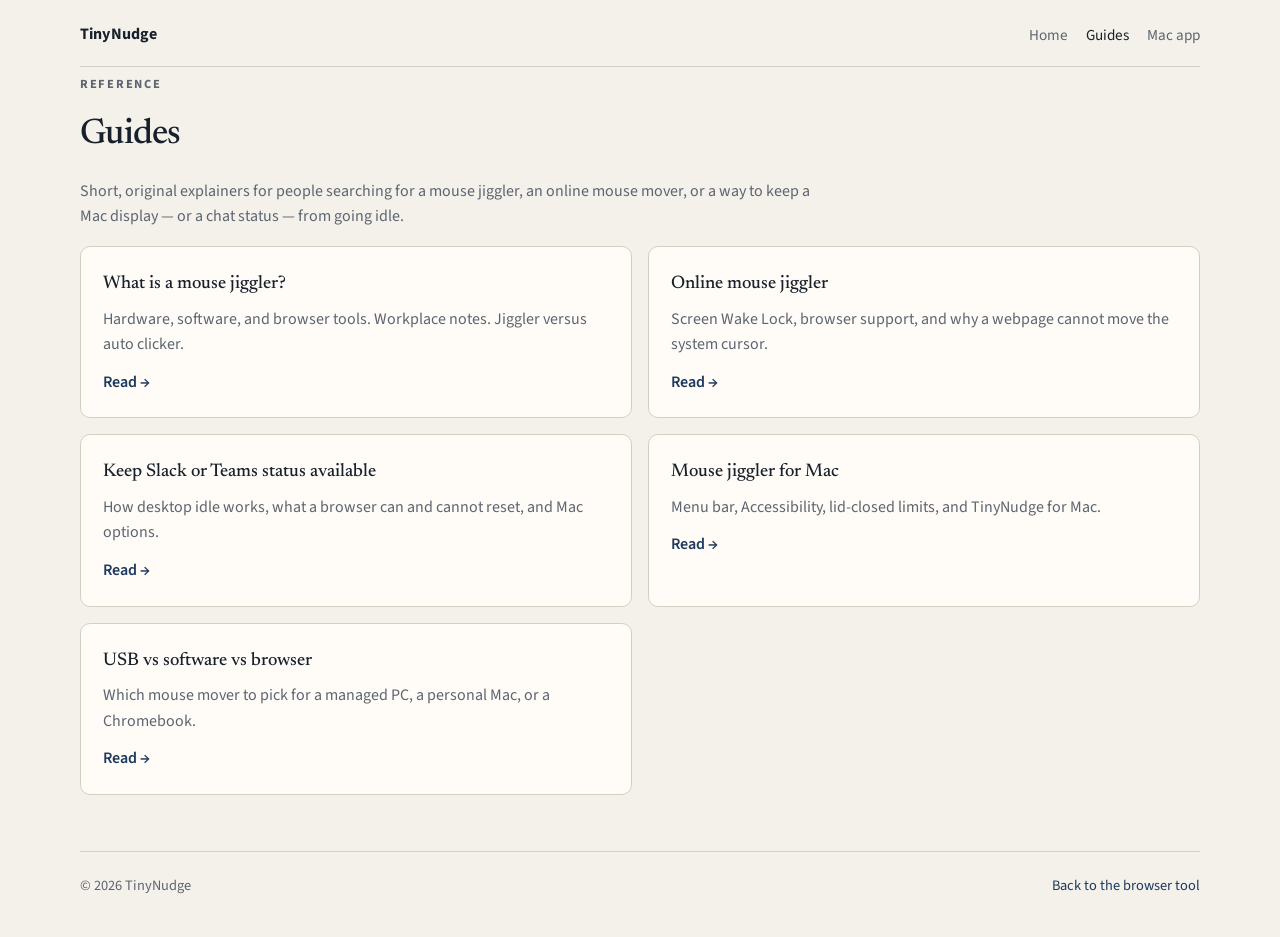
==== guides/index.html @ 5c67ab5f "Publish professional site redesign and SEO guides. Replace the dark circular-start layout with a lig" ====
<!DOCTYPE html>
<html lang="en">
  <head>
    <meta charset="utf-8" />
    <meta name="viewport" content="width=device-width, initial-scale=1" />
    <title>Mouse jiggler guides | TinyNudge</title>
    <meta
      name="description"
      content="Guides on online mouse jigglers, keeping Slack and Teams from going idle, Mac menu-bar jigglers, and USB versus software mouse movers."
    />
    <link rel="canonical" href="https://mousejiggle.app/guides/" />
    <link rel="icon" href="../assets/favicon.svg" type="image/svg+xml" />
    <link rel="preconnect" href="https://fonts.googleapis.com" />
    <link rel="preconnect" href="https://fonts.gstatic.com" crossorigin />
    <link
      href="https://fonts.googleapis.com/css2?family=Newsreader:opsz,wght@6..72,500&family=Source+Sans+3:wght@400;600;700&display=swap"
      rel="stylesheet"
    />
    <link rel="stylesheet" href="../assets/styles.css" />
  </head>
  <body>
    <div class="wrap">
      <header class="nav">
        <a class="brand" href="../">TinyNudge</a>
        <nav class="nav-links">
          <a href="../">Home</a>
          <a href="./" aria-current="page">Guides</a>
          <a href="../#mac">Mac app</a>
        </nav>
      </header>
      <section class="section">
        <p class="eyebrow">Reference</p>
        <h2>Guides</h2>
        <p>
          Short, original explainers for people searching for a mouse jiggler, an online mouse
          mover, or a way to keep a Mac display — or a chat status — from going idle.
        </p>
        <div class="guides">
          <article class="card">
            <h3>What is a mouse jiggler?</h3>
            <p>Hardware, software, and browser tools. Workplace notes. Jiggler versus auto clicker.</p>
            <a class="more" href="./what-is-a-mouse-jiggler.html">Read →</a>
          </article>
          <article class="card">
            <h3>Online mouse jiggler</h3>
            <p>Screen Wake Lock, browser support, and why a webpage cannot move the system cursor.</p>
            <a class="more" href="./online-mouse-jiggler.html">Read →</a>
          </article>
          <article class="card">
            <h3>Keep Slack or Teams status available</h3>
            <p>How desktop idle works, what a browser can and cannot reset, and Mac options.</p>
            <a class="more" href="./keep-slack-teams-status-green.html">Read →</a>
          </article>
          <article class="card">
            <h3>Mouse jiggler for Mac</h3>
            <p>Menu bar, Accessibility, lid-closed limits, and TinyNudge for Mac.</p>
            <a class="more" href="./mouse-jiggler-for-mac.html">Read →</a>
          </article>
          <article class="card">
            <h3>USB vs software vs browser</h3>
            <p>Which mouse mover to pick for a managed PC, a personal Mac, or a Chromebook.</p>
            <a class="more" href="./usb-vs-software-mouse-jiggler.html">Read →</a>
          </article>
        </div>
      </section>
      <footer class="footer">
        <span>© 2026 TinyNudge</span>
        <a href="../">Back to the browser tool</a>
      </footer>
    </div>
  </body>
</html>
---- assets/styles.css ----
:root {
  --paper: #f4f1ea;
  --paper-2: #ebe6db;
  --ink: #18202b;
  --muted: #5c6570;
  --line: #d5cfc3;
  --navy: #1e3a5f;
  --navy-2: #16304e;
  --accent: #9a4a28;
  --white: #fffcf7;
  --ok: #2f6b4f;
  --radius: 10px;
  --font-serif: "Newsreader", "Iowan Old Style", Georgia, serif;
  --font-sans: "Source Sans 3", "Segoe UI", system-ui, sans-serif;
  --shadow: 0 18px 40px rgba(24, 32, 43, 0.08);
}

*,
*::before,
*::after {
  box-sizing: border-box;
}

html {
  scroll-behavior: smooth;
}

body {
  margin: 0;
  min-height: 100vh;
  color: var(--ink);
  font-family: var(--font-sans);
  background: var(--paper);
  line-height: 1.6;
}

a {
  color: var(--navy);
}

a:hover {
  color: var(--accent);
}

.wrap {
  width: min(1120px, calc(100% - 40px));
  margin: 0 auto;
}

.nav {
  display: flex;
  align-items: center;
  justify-content: space-between;
  gap: 20px;
  padding: 22px 0 18px;
  border-bottom: 1px solid var(--line);
}

.brand {
  display: flex;
  align-items: center;
  gap: 10px;
  color: inherit;
  text-decoration: none;
  font-weight: 700;
  letter-spacing: 0.01em;
}

.brand svg {
  display: block;
}

.nav-links {
  display: flex;
  flex-wrap: wrap;
  gap: 8px 18px;
  font-size: 0.95rem;
}

.nav-links a {
  color: var(--muted);
  text-decoration: none;
}

.nav-links a:hover,
.nav-links a[aria-current="page"] {
  color: var(--ink);
}

.btn {
  display: inline-flex;
  align-items: center;
  justify-content: center;
  gap: 8px;
  border: 1px solid var(--navy);
  background: var(--navy);
  color: var(--white);
  text-decoration: none;
  font: inherit;
  font-weight: 600;
  padding: 10px 16px;
  border-radius: 6px;
  cursor: pointer;
}

.btn:hover {
  background: var(--navy-2);
  color: var(--white);
}

.btn-ghost {
  background: transparent;
  color: var(--navy);
}

.btn-ghost:hover {
  background: var(--paper-2);
  color: var(--navy);
}

.hero {
  display: grid;
  grid-template-columns: 1.15fr 0.85fr;
  gap: 48px;
  align-items: start;
  padding: 48px 0 56px;
}

.eyebrow {
  margin: 0 0 12px;
  color: var(--accent);
  font-size: 0.78rem;
  font-weight: 700;
  letter-spacing: 0.14em;
  text-transform: uppercase;
}

.hero h1 {
  margin: 0 0 16px;
  font-family: var(--font-serif);
  font-size: clamp(2.2rem, 4.4vw, 3.4rem);
  font-weight: 500;
  letter-spacing: -0.03em;
  line-height: 1.12;
}

.lede {
  margin: 0 0 22px;
  color: var(--muted);
  font-size: 1.12rem;
  max-width: 42rem;
}

.hero-actions {
  display: flex;
  flex-wrap: wrap;
  gap: 10px;
  margin-bottom: 28px;
}

.note {
  margin: 0;
  padding: 14px 16px;
  background: var(--paper-2);
  border-left: 3px solid var(--navy);
  color: var(--ink);
  font-size: 0.95rem;
}

.console {
  background: var(--white);
  border: 1px solid var(--line);
  border-radius: var(--radius);
  box-shadow: var(--shadow);
  padding: 18px;
}

.console-head {
  display: flex;
  justify-content: space-between;
  align-items: baseline;
  margin-bottom: 12px;
  font-size: 0.82rem;
  color: var(--muted);
  letter-spacing: 0.04em;
  text-transform: uppercase;
}

.timer {
  font-variant-numeric: tabular-nums;
  color: var(--ink);
  font-weight: 700;
  letter-spacing: 0.04em;
}

.desk {
  position: relative;
  height: 168px;
  border-radius: 8px;
  overflow: hidden;
  background:
    linear-gradient(180deg, #f7f4ee, #ece7dc);
  border: 1px solid var(--line);
}

#path {
  width: 100%;
  height: 100%;
  display: block;
}

.desk-caption {
  margin: 8px 0 14px;
  font-size: 0.82rem;
  color: var(--muted);
}

#start {
  width: 100%;
  padding: 14px 16px;
  margin-bottom: 14px;
}

body.is-on #start {
  background: var(--accent);
  border-color: var(--accent);
}

.controls {
  display: flex;
  flex-wrap: wrap;
  justify-content: space-between;
  gap: 12px;
  font-size: 0.9rem;
  color: var(--muted);
  margin-bottom: 12px;
}

.controls label {
  display: flex;
  align-items: center;
  gap: 8px;
}

input[type="time"] {
  background: var(--white);
  color: var(--ink);
  border: 1px solid var(--line);
  border-radius: 6px;
  padding: 6px 8px;
  font: inherit;
}

.lamps {
  display: grid;
  grid-template-columns: repeat(3, 1fr);
  gap: 8px;
  padding-top: 12px;
  border-top: 1px solid var(--line);
}

.lamp {
  display: flex;
  align-items: center;
  gap: 6px;
  font-size: 0.75rem;
  letter-spacing: 0.04em;
  text-transform: uppercase;
  color: #8a9289;
}

.dot {
  width: 7px;
  height: 7px;
  border-radius: 50%;
  background: #c9cdc8;
}

.lamp.on {
  color: var(--ok);
}

.lamp.on .dot {
  background: var(--ok);
}

.safe {
  margin: 12px 0 0;
  font-size: 0.85rem;
  color: var(--muted);
}

.section {
  padding: 8px 0 56px;
}

.section h2,
.prose h1 {
  font-family: var(--font-serif);
  font-size: clamp(1.7rem, 3vw, 2.2rem);
  font-weight: 500;
  letter-spacing: -0.02em;
  margin: 0 0 14px;
}

.section h3,
.prose h2 {
  font-family: var(--font-serif);
  font-size: 1.35rem;
  font-weight: 500;
  margin: 28px 0 10px;
}

.section p,
.prose p,
.section li,
.prose li {
  color: var(--muted);
}

.section > p,
.prose > p {
  max-width: 46rem;
}

.grid-2,
.grid-3,
.guides {
  display: grid;
  gap: 16px;
}

.grid-2 {
  grid-template-columns: 1fr 1fr;
}

.grid-3 {
  grid-template-columns: repeat(3, 1fr);
}

.guides {
  grid-template-columns: repeat(2, 1fr);
}

.card {
  background: var(--white);
  border: 1px solid var(--line);
  border-radius: var(--radius);
  padding: 22px;
}

.card h2,
.card h3 {
  margin: 0 0 8px;
  font-size: 1.15rem;
  font-family: var(--font-serif);
  font-weight: 500;
}

.card p {
  margin: 0;
}

.card a.more {
  display: inline-block;
  margin-top: 12px;
  font-weight: 600;
  text-decoration: none;
}

.steps {
  display: grid;
  grid-template-columns: repeat(3, 1fr);
  gap: 14px;
  padding: 0;
  list-style: none;
}

.steps li {
  padding: 18px;
  border-radius: var(--radius);
  border: 1px solid var(--line);
  background: var(--white);
  color: var(--ink);
}

.steps strong {
  display: block;
  margin-bottom: 6px;
  color: var(--navy);
  font-size: 0.82rem;
  letter-spacing: 0.08em;
  text-transform: uppercase;
}

.compare {
  width: 100%;
  border-collapse: collapse;
  font-size: 0.95rem;
  background: var(--white);
  border: 1px solid var(--line);
}

.compare th,
.compare td {
  text-align: left;
  padding: 12px 14px;
  border-bottom: 1px solid var(--line);
  color: var(--ink);
}

.compare th {
  background: var(--navy);
  color: var(--white);
  font-weight: 600;
}

.compare tr:last-child td {
  border-bottom: 0;
}

.faq details {
  border-top: 1px solid var(--line);
  padding: 14px 0;
  background: transparent;
}

.faq summary {
  cursor: pointer;
  font-weight: 650;
}

.faq p {
  margin: 8px 0 0;
}

.prose {
  padding: 36px 0 72px;
  max-width: 46rem;
}

.prose ul,
.prose ol {
  padding-left: 1.2rem;
}

.footer {
  display: flex;
  justify-content: space-between;
  gap: 12px;
  padding: 22px 0 40px;
  border-top: 1px solid var(--line);
  color: var(--muted);
  font-size: 0.9rem;
}

.footer a {
  color: var(--navy);
  text-decoration: none;
}

@media (max-width: 860px) {
  .hero,
  .grid-2,
  .grid-3,
  .guides,
  .steps {
    grid-template-columns: 1fr;
  }

  .nav {
    flex-direction: column;
    align-items: flex-start;
  }

  .footer {
    flex-direction: column;
  }
}
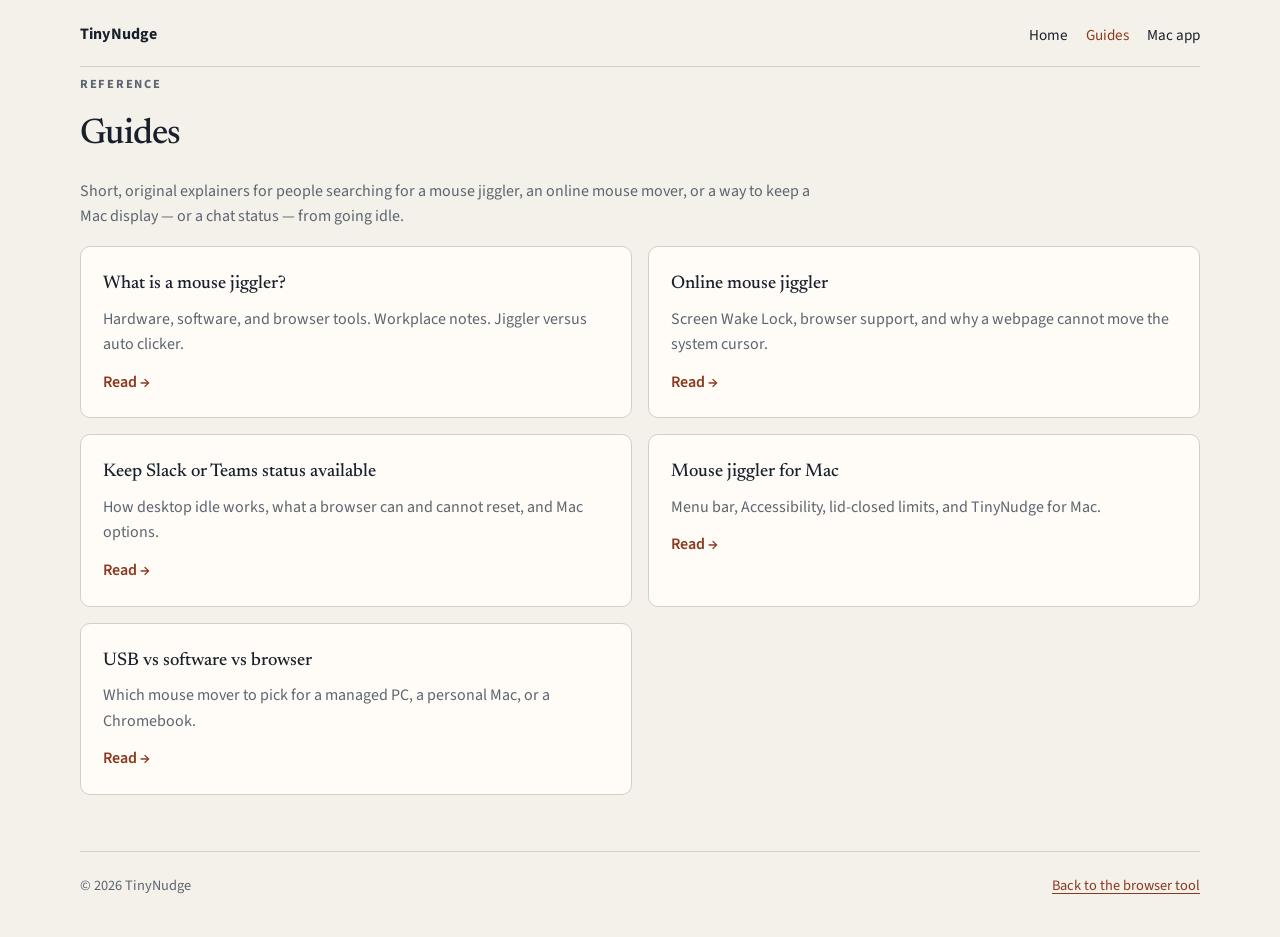
==== commit 98595c46: "Fix link contrast and stop browsers from auto-darkening the page. Use explicit rust link colors for " ====
--- a/guides/index.html
+++ b/guides/index.html
@@ -16,7 +16,7 @@
       href="https://fonts.googleapis.com/css2?family=Newsreader:opsz,wght@6..72,500&family=Source+Sans+3:wght@400;600;700&display=swap"
       rel="stylesheet"
     />
-    <link rel="stylesheet" href="../assets/styles.css" />
+    <link rel="stylesheet" href="../assets/styles.css?v=2" />
   </head>
   <body>
     <div class="wrap">
--- a/assets/styles.css
+++ b/assets/styles.css
@@ -9,6 +9,8 @@
   --accent: #9a4a28;
   --white: #fffcf7;
   --ok: #2f6b4f;
+  --link: #8b3a1f;
+  --link-hover: #5c2412;
   --radius: 10px;
   --font-serif: "Newsreader", "Iowan Old Style", Georgia, serif;
   --font-sans: "Source Sans 3", "Segoe UI", system-ui, sans-serif;
@@ -23,6 +25,8 @@
 
 html {
   scroll-behavior: smooth;
+  color-scheme: light;
+  background: var(--paper);
 }
 
 body {
@@ -34,12 +38,16 @@
   line-height: 1.6;
 }
 
-a {
-  color: var(--navy);
-}
-
-a:hover {
-  color: var(--accent);
+a:link,
+a:visited {
+  color: var(--link);
+  text-decoration: underline;
+  text-underline-offset: 0.18em;
+}
+
+a:hover,
+a:focus-visible {
+  color: var(--link-hover);
 }
 
 .wrap {
@@ -56,11 +64,13 @@
   border-bottom: 1px solid var(--line);
 }
 
-.brand {
+.brand,
+.brand:link,
+.brand:visited {
   display: flex;
   align-items: center;
   gap: 10px;
-  color: inherit;
+  color: var(--ink);
   text-decoration: none;
   font-weight: 700;
   letter-spacing: 0.01em;
@@ -77,17 +87,21 @@
   font-size: 0.95rem;
 }
 
-.nav-links a {
-  color: var(--muted);
+.nav-links a:link,
+.nav-links a:visited {
+  color: var(--ink);
   text-decoration: none;
 }
 
 .nav-links a:hover,
+.nav-links a:focus-visible,
 .nav-links a[aria-current="page"] {
-  color: var(--ink);
-}
-
-.btn {
+  color: var(--link);
+}
+
+.btn,
+a.btn:link,
+a.btn:visited {
   display: inline-flex;
   align-items: center;
   justify-content: center;
@@ -103,17 +117,21 @@
   cursor: pointer;
 }
 
-.btn:hover {
+.btn:hover,
+a.btn:hover {
   background: var(--navy-2);
   color: var(--white);
 }
 
-.btn-ghost {
+.btn-ghost,
+a.btn-ghost:link,
+a.btn-ghost:visited {
   background: transparent;
   color: var(--navy);
 }
 
-.btn-ghost:hover {
+.btn-ghost:hover,
+a.btn-ghost:hover {
   background: var(--paper-2);
   color: var(--navy);
 }
@@ -454,9 +472,11 @@
   font-size: 0.9rem;
 }
 
-.footer a {
-  color: var(--navy);
-  text-decoration: none;
+.footer a:link,
+.footer a:visited {
+  color: var(--link);
+  text-decoration: underline;
+  text-underline-offset: 0.18em;
 }
 
 @media (max-width: 860px) {
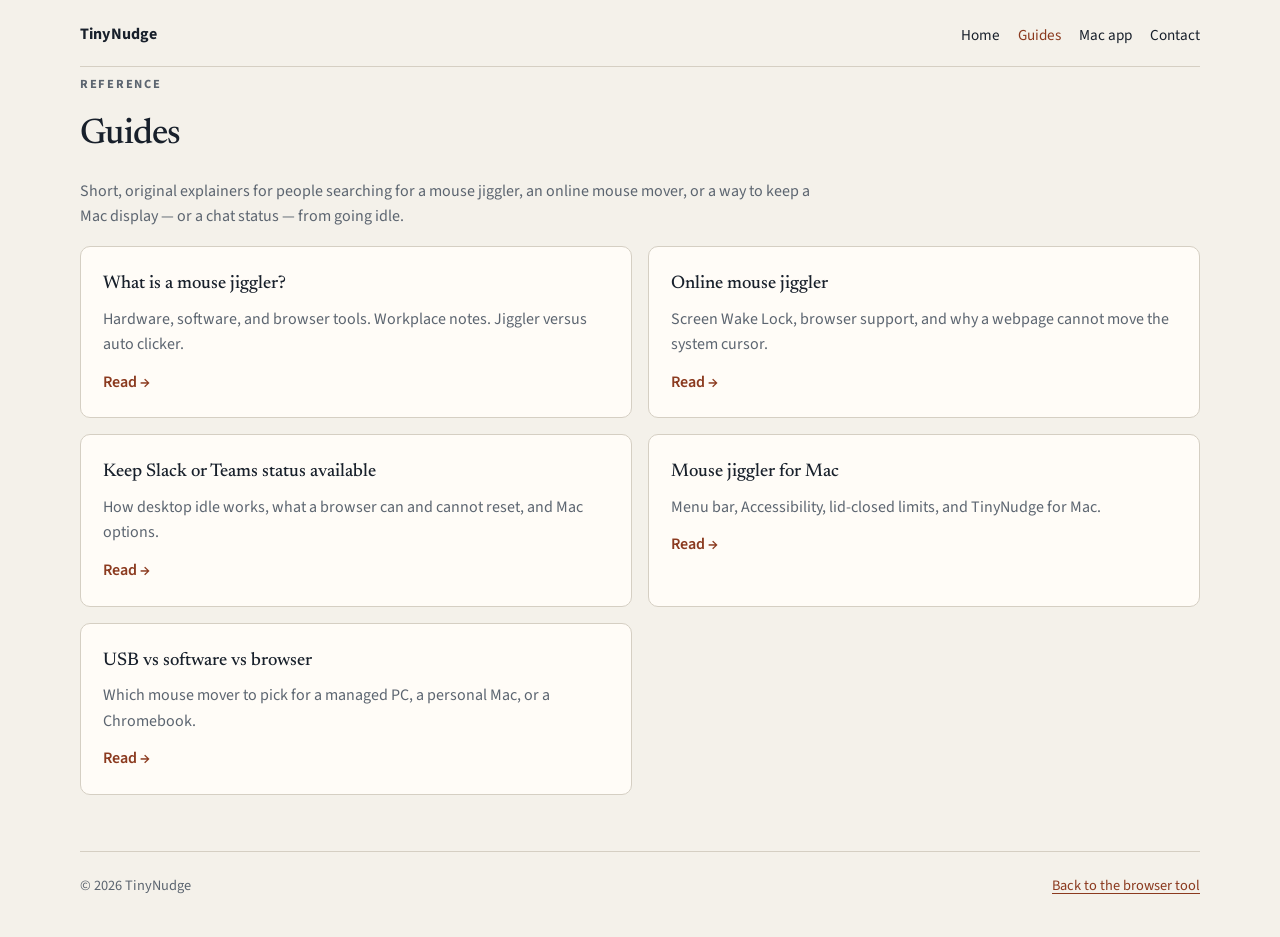
==== commit 8f1d1c53: "Add contact and Mac app pages with email purchase. Until a payment provider is connected, buyers req" ====
--- a/guides/index.html
+++ b/guides/index.html
@@ -16,7 +16,7 @@
       href="https://fonts.googleapis.com/css2?family=Newsreader:opsz,wght@6..72,500&family=Source+Sans+3:wght@400;600;700&display=swap"
       rel="stylesheet"
     />
-    <link rel="stylesheet" href="../assets/styles.css?v=2" />
+    <link rel="stylesheet" href="../assets/styles.css?v=3" />
   </head>
   <body>
     <div class="wrap">
@@ -25,7 +25,8 @@
         <nav class="nav-links">
           <a href="../">Home</a>
           <a href="./" aria-current="page">Guides</a>
-          <a href="../#mac">Mac app</a>
+          <a href="../mac.html">Mac app</a>
+          <a href="../contact.html">Contact</a>
         </nav>
       </header>
       <section class="section">
--- a/assets/styles.css
+++ b/assets/styles.css
@@ -457,9 +457,8 @@
   max-width: 46rem;
 }
 
-.prose ul,
-.prose ol {
-  padding-left: 1.2rem;
+.prose .btn {
+  margin: 0 10px 10px 0;
 }
 
 .footer {
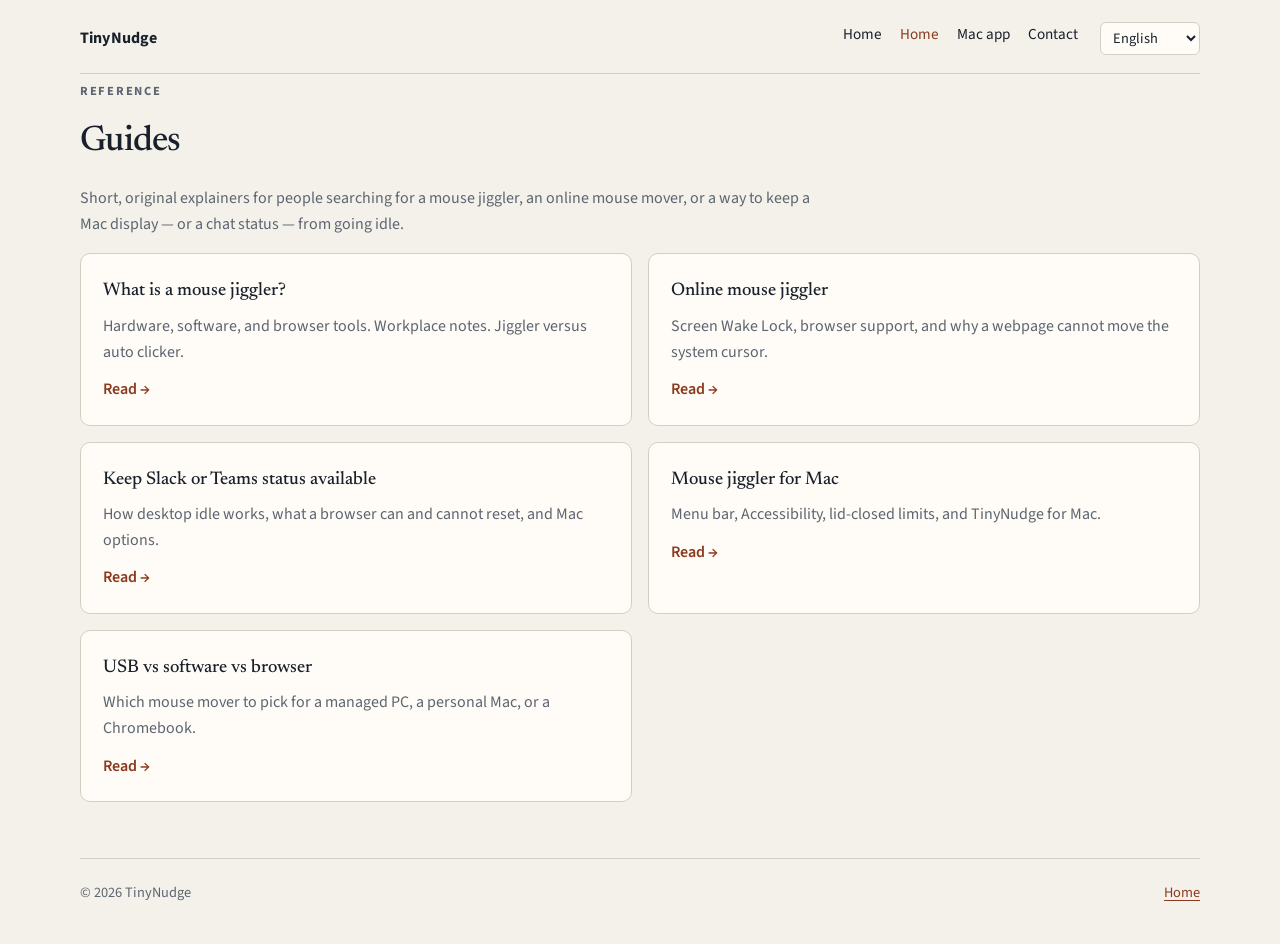
==== commit df909dd1: "Add a language switcher matching the main competitor set. Homepage, Mac, contact, and chrome now swi" ====
--- a/guides/index.html
+++ b/guides/index.html
@@ -16,7 +16,8 @@
       href="https://fonts.googleapis.com/css2?family=Newsreader:opsz,wght@6..72,500&family=Source+Sans+3:wght@400;600;700&display=swap"
       rel="stylesheet"
     />
-    <link rel="stylesheet" href="../assets/styles.css?v=3" />
+    <link rel="stylesheet" href="../assets/styles.css?v=6" />
+    <script src="../assets/i18n.js"></script>
   </head>
   <body>
     <div class="wrap">
@@ -30,9 +31,9 @@
         </nav>
       </header>
       <section class="section">
-        <p class="eyebrow">Reference</p>
-        <h2>Guides</h2>
-        <p>
+        <p class="eyebrow" data-i18n="page.guides.ref">Reference</p>
+        <h2 data-i18n="page.guides.h2">Guides</h2>
+        <p data-i18n="page.guides.lead">
           Short, original explainers for people searching for a mouse jiggler, an online mouse
           mover, or a way to keep a Mac display — or a chat status — from going idle.
         </p>
--- a/assets/styles.css
+++ b/assets/styles.css
@@ -99,6 +99,41 @@
   color: var(--link);
 }
 
+.lang-switch {
+  display: inline-flex;
+  align-items: center;
+  margin-inline-start: 4px;
+}
+
+.lang-switch select {
+  font: inherit;
+  font-size: 0.9rem;
+  color: var(--ink);
+  background: var(--white);
+  border: 1px solid var(--line);
+  border-radius: 6px;
+  padding: 4px 8px;
+  cursor: pointer;
+}
+
+html[lang="ar"] body,
+html[lang="zh"] body,
+html[lang="ja"] body {
+  font-family: "Noto Sans Arabic", "Noto Sans SC", "Noto Sans JP", var(--font-sans);
+}
+
+html[lang="ar"] body {
+  font-family: "Noto Sans Arabic", var(--font-sans);
+}
+
+html[lang="zh"] body {
+  font-family: "Noto Sans SC", var(--font-sans);
+}
+
+html[lang="ja"] body {
+  font-family: "Noto Sans JP", var(--font-sans);
+}
+
 .btn,
 a.btn:link,
 a.btn:visited {
@@ -478,12 +513,106 @@
   text-underline-offset: 0.18em;
 }
 
+.contact-hero {
+  padding-bottom: 12px;
+}
+
+.contact-hero p {
+  max-width: 42rem;
+}
+
+.contact-layout {
+  display: grid;
+  grid-template-columns: 0.85fr 1.15fr;
+  gap: 20px;
+  align-items: start;
+  padding-bottom: 56px;
+}
+
+.form-card {
+  background: var(--white);
+  border: 1px solid var(--line);
+  border-radius: var(--radius);
+  box-shadow: var(--shadow);
+  padding: 22px;
+  display: grid;
+  gap: 14px;
+}
+
+.form-card label {
+  display: grid;
+  gap: 6px;
+  color: var(--ink);
+  font-weight: 600;
+  font-size: 0.92rem;
+}
+
+.form-card input[type="text"],
+.form-card input[type="email"],
+.form-card select,
+.form-card textarea {
+  width: 100%;
+  border: 1px solid var(--line);
+  border-radius: 6px;
+  padding: 10px 12px;
+  font: inherit;
+  font-weight: 400;
+  color: var(--ink);
+  background: var(--white);
+}
+
+.form-card textarea {
+  resize: vertical;
+  min-height: 8rem;
+}
+
+.form-card .check {
+  display: flex;
+  align-items: flex-start;
+  gap: 10px;
+  font-weight: 400;
+  color: var(--muted);
+}
+
+.form-card .check input {
+  margin-top: 4px;
+}
+
+.form-card .hp {
+  position: absolute;
+  left: -10000px;
+  width: 1px;
+  height: 1px;
+  overflow: hidden;
+}
+
+.form-status {
+  margin: 0;
+  font-weight: 400;
+  font-size: 0.95rem;
+  min-height: 1.4em;
+}
+
+.form-status.pending,
+.form-status.warn {
+  color: var(--accent);
+}
+
+.form-status.ok {
+  color: var(--ok);
+}
+
+.form-status.err {
+  color: #9a1f2b;
+}
+
 @media (max-width: 860px) {
   .hero,
   .grid-2,
   .grid-3,
   .guides,
-  .steps {
+  .steps,
+  .contact-layout {
     grid-template-columns: 1fr;
   }
 
